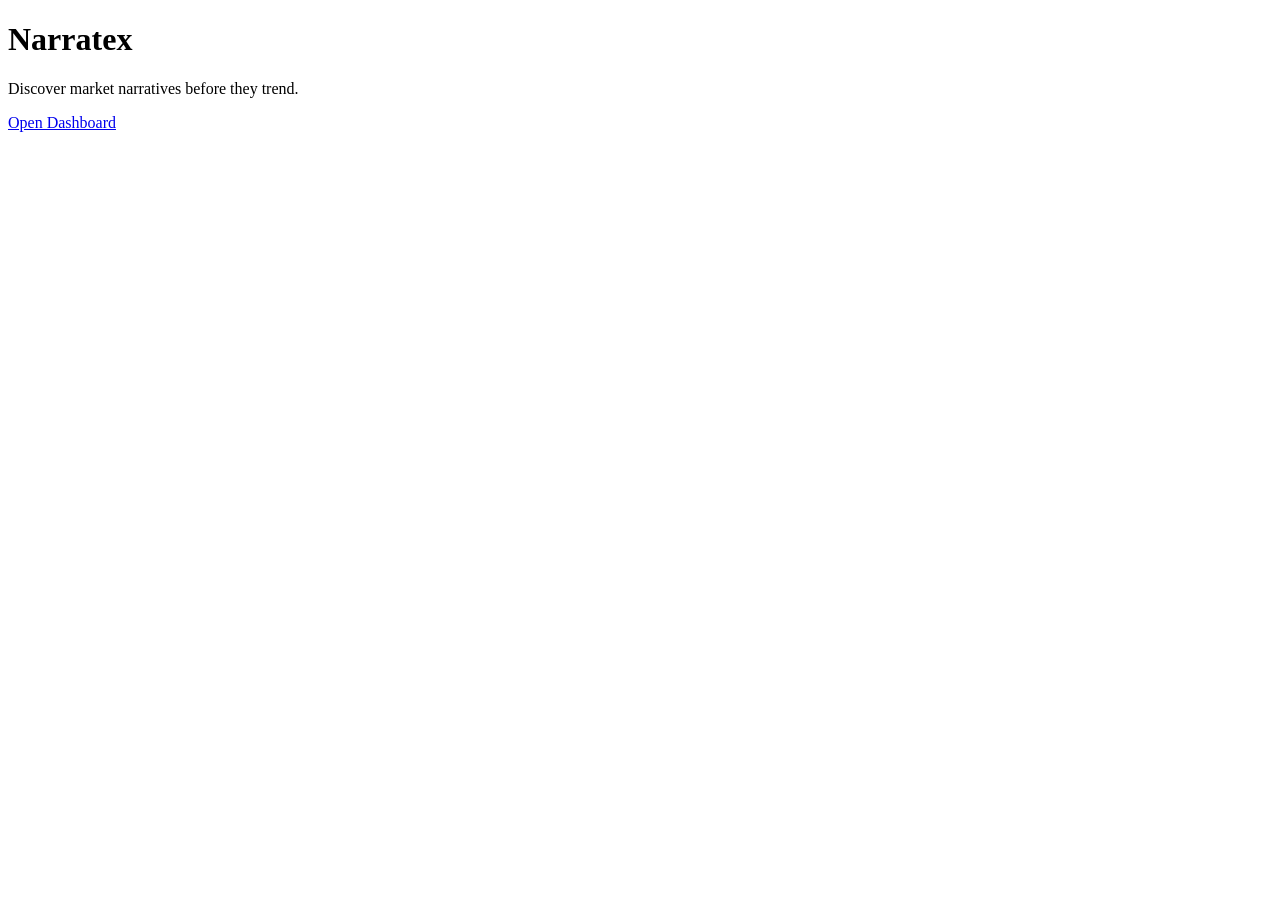
==== index.html @ cc7e0096 "Rename frontend/index.html to index.html" ====
<!DOCTYPE html>
<html>
<head>

<title>Narratex</title>

</head>

<body>

<h1>Narratex</h1>
<p>Discover market narratives before they trend.</p>

<a href="dashboard.html">Open Dashboard</a>

</body>
</html>
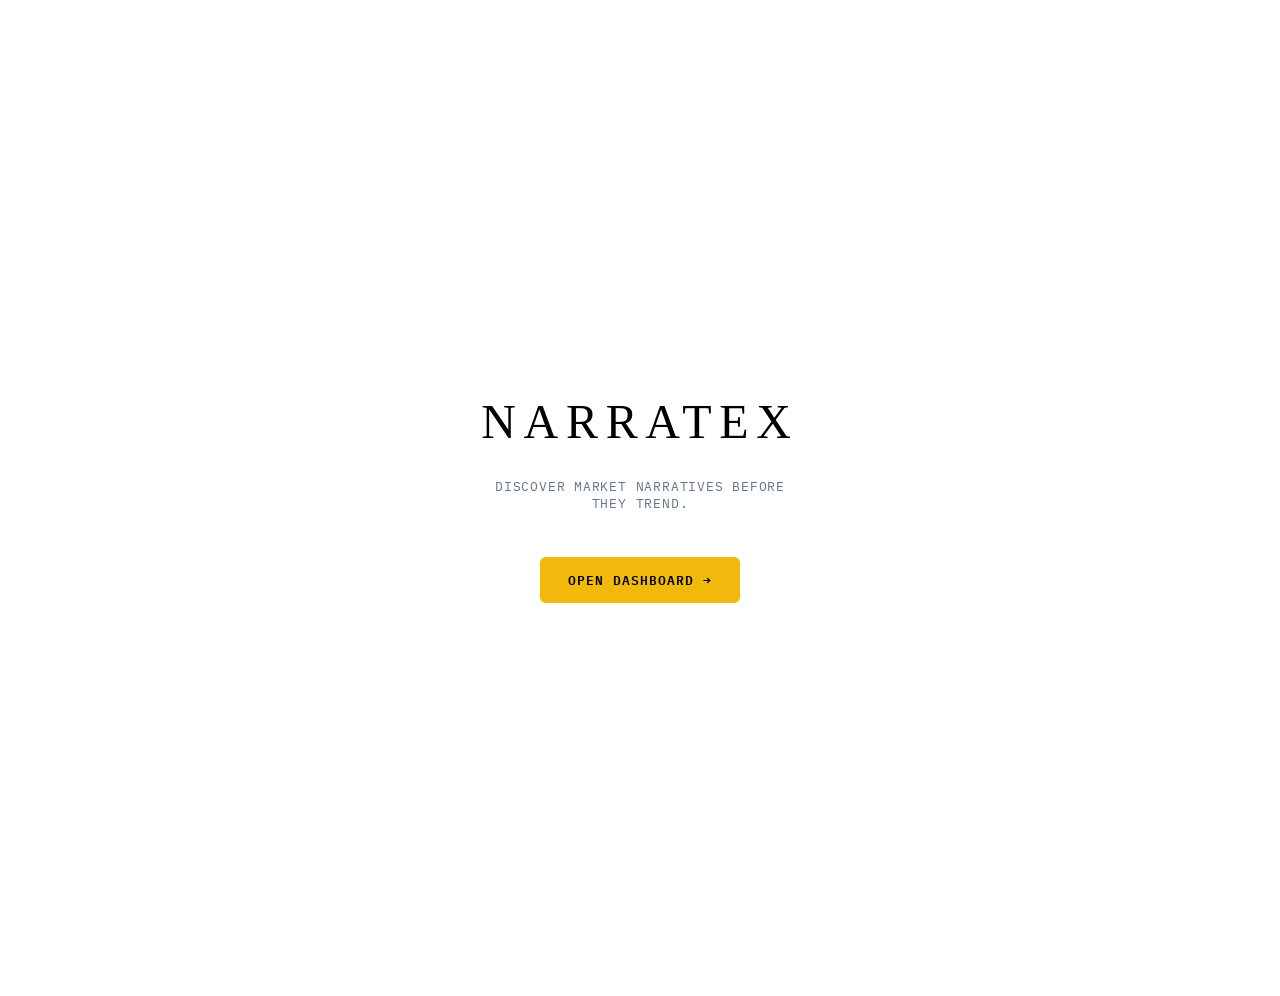
==== commit 56d13be2: "Update index.html" ====
--- a/index.html
+++ b/index.html
@@ -1,17 +1,62 @@
 <!DOCTYPE html>
-<html>
+<html lang="en">
 <head>
-
-<title>Narratex</title>
-
+  <meta charset="UTF-8">
+  <meta name="viewport" content="width=device-width, initial-scale=1.0">
+  <title>Narratex</title>
+  <link rel="preconnect" href="https://fonts.googleapis.com">
+  <link rel="preconnect" href="https://fonts.gstatic.com" crossorigin>
+  <link href="https://fonts.googleapis.com/css2?family=IBM+Plex+Mono:wght@400;600&family=Syne:wght@700;800&display=swap" rel="stylesheet">
+  <link rel="stylesheet" href="styles.css">
+  <style>
+    .landing {
+      min-height: 100vh;
+      display: flex;
+      flex-direction: column;
+      align-items: center;
+      justify-content: center;
+      text-align: center;
+      gap: 16px;
+      padding: 40px;
+    }
+    .landing .logo {
+      font-size: 48px;
+      letter-spacing: 0.16em;
+    }
+    .landing p {
+      font-family: 'IBM Plex Mono', monospace;
+      font-size: 13px;
+      color: #64748b;
+      letter-spacing: 0.06em;
+      text-transform: uppercase;
+      max-width: 320px;
+    }
+    .cta {
+      margin-top: 16px;
+      display: inline-block;
+      background: #f0b90b;
+      color: #000;
+      font-family: 'IBM Plex Mono', monospace;
+      font-size: 13px;
+      font-weight: 600;
+      letter-spacing: 0.08em;
+      text-transform: uppercase;
+      text-decoration: none;
+      padding: 12px 28px;
+      border-radius: 6px;
+      transition: opacity 0.2s, transform 0.2s;
+    }
+    .cta:hover {
+      opacity: 0.85;
+      transform: translateY(-2px);
+    }
+  </style>
 </head>
-
 <body>
-
-<h1>Narratex</h1>
-<p>Discover market narratives before they trend.</p>
-
-<a href="dashboard.html">Open Dashboard</a>
-
+  <div class="landing">
+    <div class="logo">NARRATEX</div>
+    <p>Discover market narratives before they trend.</p>
+    <a class="cta" href="dashboard.html">Open Dashboard →</a>
+  </div>
 </body>
 </html>
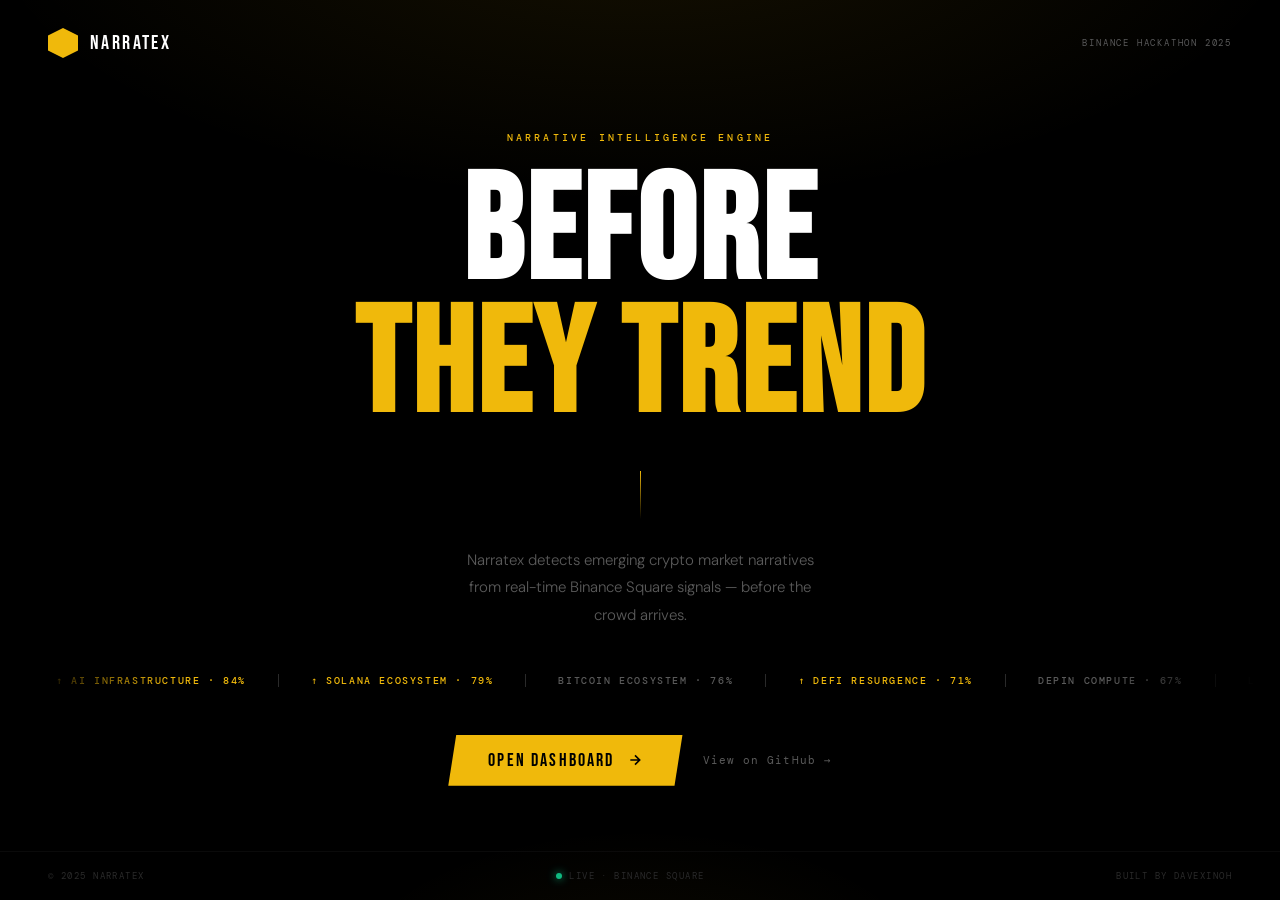
==== commit ca94ceec: "Rename index-1.html to index.html" ====
--- a/index.html
+++ b/index.html
@@ -3,60 +3,295 @@
 <head>
   <meta charset="UTF-8">
   <meta name="viewport" content="width=device-width, initial-scale=1.0">
-  <title>Narratex</title>
+  <title>Narratex — Discover Market Narratives Before They Trend</title>
   <link rel="preconnect" href="https://fonts.googleapis.com">
   <link rel="preconnect" href="https://fonts.gstatic.com" crossorigin>
-  <link href="https://fonts.googleapis.com/css2?family=IBM+Plex+Mono:wght@400;600&family=Syne:wght@700;800&display=swap" rel="stylesheet">
-  <link rel="stylesheet" href="styles.css">
+  <link href="https://fonts.googleapis.com/css2?family=Bebas+Neue&family=DM+Mono:wght@400;500&family=DM+Sans:wght@300;400;500&display=swap" rel="stylesheet">
   <style>
-    .landing {
+    *, *::before, *::after { box-sizing: border-box; margin: 0; padding: 0; }
+
+    :root {
+      --bg:      #000000;
+      --gold:    #f0b90b;
+      --text:    #ffffff;
+      --muted:   #5a5a5a;
+      --muted2:  #2a2a2a;
+      --font-display: 'Bebas Neue', sans-serif;
+      --font-mono:    'DM Mono', monospace;
+      --font-body:    'DM Sans', sans-serif;
+    }
+
+    html, body { height: 100%; background: var(--bg); color: var(--text); overflow-x: hidden; }
+
+    .scene {
+      position: relative;
       min-height: 100vh;
+      display: flex;
+      flex-direction: column;
+    }
+
+    .scene::before {
+      content: '';
+      position: fixed;
+      inset: 0;
+      background:
+        radial-gradient(ellipse 80% 50% at 50% -10%, rgba(240,185,11,0.09) 0%, transparent 65%),
+        radial-gradient(ellipse 40% 30% at 50% 110%, rgba(240,185,11,0.05) 0%, transparent 60%);
+      pointer-events: none;
+      z-index: 0;
+    }
+
+    nav {
+      position: relative;
+      z-index: 10;
+      display: flex;
+      align-items: center;
+      justify-content: space-between;
+      padding: 28px 48px;
+    }
+
+    .nav-logo { display: flex; align-items: center; gap: 12px; }
+
+    .nav-mark {
+      width: 30px;
+      height: 30px;
+      background: var(--gold);
+      clip-path: polygon(50% 0%, 100% 25%, 100% 75%, 50% 100%, 0% 75%, 0% 25%);
+    }
+
+    .nav-name {
+      font-family: var(--font-display);
+      font-size: 20px;
+      letter-spacing: 0.12em;
+    }
+
+    .nav-tag {
+      font-family: var(--font-mono);
+      font-size: 9px;
+      letter-spacing: 0.2em;
+      color: var(--muted);
+      text-transform: uppercase;
+    }
+
+    .hero {
+      position: relative;
+      z-index: 1;
+      flex: 1;
       display: flex;
       flex-direction: column;
       align-items: center;
       justify-content: center;
       text-align: center;
-      gap: 16px;
-      padding: 40px;
-    }
-    .landing .logo {
-      font-size: 48px;
+      padding: 40px 24px 60px;
+    }
+
+    .hero-label {
+      font-family: var(--font-mono);
+      font-size: 10px;
+      font-weight: 500;
+      letter-spacing: 0.32em;
+      color: var(--gold);
+      text-transform: uppercase;
+      margin-bottom: 24px;
+    }
+
+    .hero-title {
+      font-family: var(--font-display);
+      font-size: clamp(72px, 13vw, 148px);
+      line-height: 0.9;
+      letter-spacing: 0.02em;
+      margin-bottom: 8px;
+    }
+
+    .hero-title .gold { color: var(--gold); }
+
+    .hero-rule {
+      width: 1px;
+      height: 48px;
+      background: linear-gradient(to bottom, var(--gold), transparent);
+      margin: 28px auto;
+    }
+
+    .hero-sub {
+      font-family: var(--font-body);
+      font-size: 15px;
+      font-weight: 300;
+      color: var(--muted);
+      max-width: 380px;
+      line-height: 1.85;
+      margin-bottom: 44px;
+    }
+
+    /* Narrative ticker */
+    .ticker-wrap {
+      width: 100%;
+      overflow: hidden;
+      margin-bottom: 48px;
+      mask-image: linear-gradient(to right, transparent, black 12%, black 88%, transparent);
+    }
+
+    .ticker {
+      display: flex;
+      animation: ticker 22s linear infinite;
+      width: max-content;
+    }
+
+    .ticker-item {
+      font-family: var(--font-mono);
+      font-size: 10px;
+      font-weight: 500;
       letter-spacing: 0.16em;
-    }
-    .landing p {
-      font-family: 'IBM Plex Mono', monospace;
-      font-size: 13px;
-      color: #64748b;
-      letter-spacing: 0.06em;
-      text-transform: uppercase;
-      max-width: 320px;
-    }
-    .cta {
-      margin-top: 16px;
-      display: inline-block;
-      background: #f0b90b;
+      color: var(--muted);
+      padding: 0 32px;
+      border-right: 1px solid var(--muted2);
+      white-space: nowrap;
+      text-transform: uppercase;
+    }
+
+    .ticker-item.hot { color: var(--gold); }
+
+    @keyframes ticker {
+      from { transform: translateX(0); }
+      to   { transform: translateX(-50%); }
+    }
+
+    .cta-group { display: flex; align-items: center; gap: 20px; }
+
+    .cta-primary {
+      display: inline-flex;
+      align-items: center;
+      gap: 12px;
+      background: var(--gold);
       color: #000;
-      font-family: 'IBM Plex Mono', monospace;
-      font-size: 13px;
-      font-weight: 600;
-      letter-spacing: 0.08em;
-      text-transform: uppercase;
+      font-family: var(--font-display);
+      font-size: 18px;
+      letter-spacing: 0.12em;
       text-decoration: none;
-      padding: 12px 28px;
-      border-radius: 6px;
-      transition: opacity 0.2s, transform 0.2s;
-    }
-    .cta:hover {
-      opacity: 0.85;
-      transform: translateY(-2px);
+      padding: 15px 40px;
+      clip-path: polygon(8px 0%, 100% 0%, calc(100% - 8px) 100%, 0% 100%);
+      transition: transform 0.2s, filter 0.2s;
+    }
+
+    .cta-primary:hover { transform: scale(1.025); filter: brightness(1.08); }
+
+    .cta-ghost {
+      font-family: var(--font-mono);
+      font-size: 11px;
+      letter-spacing: 0.1em;
+      color: var(--muted);
+      text-decoration: none;
+      transition: color 0.2s;
+    }
+
+    .cta-ghost:hover { color: var(--text); }
+
+    .bottom-bar {
+      position: relative;
+      z-index: 10;
+      display: flex;
+      justify-content: space-between;
+      align-items: center;
+      padding: 18px 48px;
+      border-top: 1px solid rgba(255,255,255,0.04);
+      flex-wrap: wrap;
+      gap: 8px;
+    }
+
+    .bottom-bar span {
+      font-family: var(--font-mono);
+      font-size: 9px;
+      letter-spacing: 0.16em;
+      color: var(--muted2);
+      text-transform: uppercase;
+    }
+
+    .live-dot {
+      display: inline-flex;
+      align-items: center;
+      gap: 7px;
+      font-family: var(--font-mono);
+      font-size: 9px;
+      letter-spacing: 0.14em;
+      color: #10b981;
+      text-transform: uppercase;
+    }
+
+    .live-dot::before {
+      content: '';
+      width: 6px;
+      height: 6px;
+      background: #10b981;
+      border-radius: 50%;
+      box-shadow: 0 0 8px #10b981;
+      animation: glow 2s ease infinite;
+    }
+
+    @keyframes glow { 0%,100% { opacity:1; } 50% { opacity:0.3; } }
+
+    @media (max-width: 640px) {
+      nav, .bottom-bar { padding: 20px 24px; }
+      .cta-group { flex-direction: column; }
     }
   </style>
 </head>
 <body>
-  <div class="landing">
-    <div class="logo">NARRATEX</div>
-    <p>Discover market narratives before they trend.</p>
-    <a class="cta" href="dashboard.html">Open Dashboard →</a>
+  <div class="scene">
+    <nav>
+      <div class="nav-logo">
+        <div class="nav-mark"></div>
+        <span class="nav-name">NARRATEX</span>
+      </div>
+      <span class="nav-tag">Binance Hackathon 2025</span>
+    </nav>
+
+    <div class="hero">
+      <p class="hero-label">Narrative Intelligence Engine</p>
+
+      <h1 class="hero-title">
+        BEFORE<br><span class="gold">THEY TREND</span>
+      </h1>
+
+      <div class="hero-rule"></div>
+
+      <p class="hero-sub">
+        Narratex detects emerging crypto market narratives from real-time Binance Square signals — before the crowd arrives.
+      </p>
+
+      <div class="ticker-wrap">
+        <div class="ticker">
+          <span class="ticker-item hot">↑ AI Infrastructure · 84%</span>
+          <span class="ticker-item hot">↑ Solana Ecosystem · 79%</span>
+          <span class="ticker-item">Bitcoin Ecosystem · 76%</span>
+          <span class="ticker-item hot">↑ DeFi Resurgence · 71%</span>
+          <span class="ticker-item">DePIN Compute · 67%</span>
+          <span class="ticker-item">Layer 2 Scaling · 63%</span>
+          <span class="ticker-item">RWA Tokenization · 58%</span>
+          <span class="ticker-item">Gaming Infrastructure · 52%</span>
+          <span class="ticker-item hot">↑ AI Infrastructure · 84%</span>
+          <span class="ticker-item hot">↑ Solana Ecosystem · 79%</span>
+          <span class="ticker-item">Bitcoin Ecosystem · 76%</span>
+          <span class="ticker-item hot">↑ DeFi Resurgence · 71%</span>
+          <span class="ticker-item">DePIN Compute · 67%</span>
+          <span class="ticker-item">Layer 2 Scaling · 63%</span>
+          <span class="ticker-item">RWA Tokenization · 58%</span>
+          <span class="ticker-item">Gaming Infrastructure · 52%</span>
+        </div>
+      </div>
+
+      <div class="cta-group">
+        <a class="cta-primary" href="dashboard.html">
+          OPEN DASHBOARD
+          <svg width="16" height="16" viewBox="0 0 24 24" fill="none" stroke="currentColor" stroke-width="2.5"><path d="M5 12h14M12 5l7 7-7 7"/></svg>
+        </a>
+        <a class="cta-ghost" href="https://github.com/Davexinoh/Narratex" target="_blank">View on GitHub →</a>
+      </div>
+    </div>
+
+    <div class="bottom-bar">
+      <span>© 2025 Narratex</span>
+      <span class="live-dot">Live · Binance Square</span>
+      <span>Built by Davexinoh</span>
+    </div>
   </div>
 </body>
 </html>
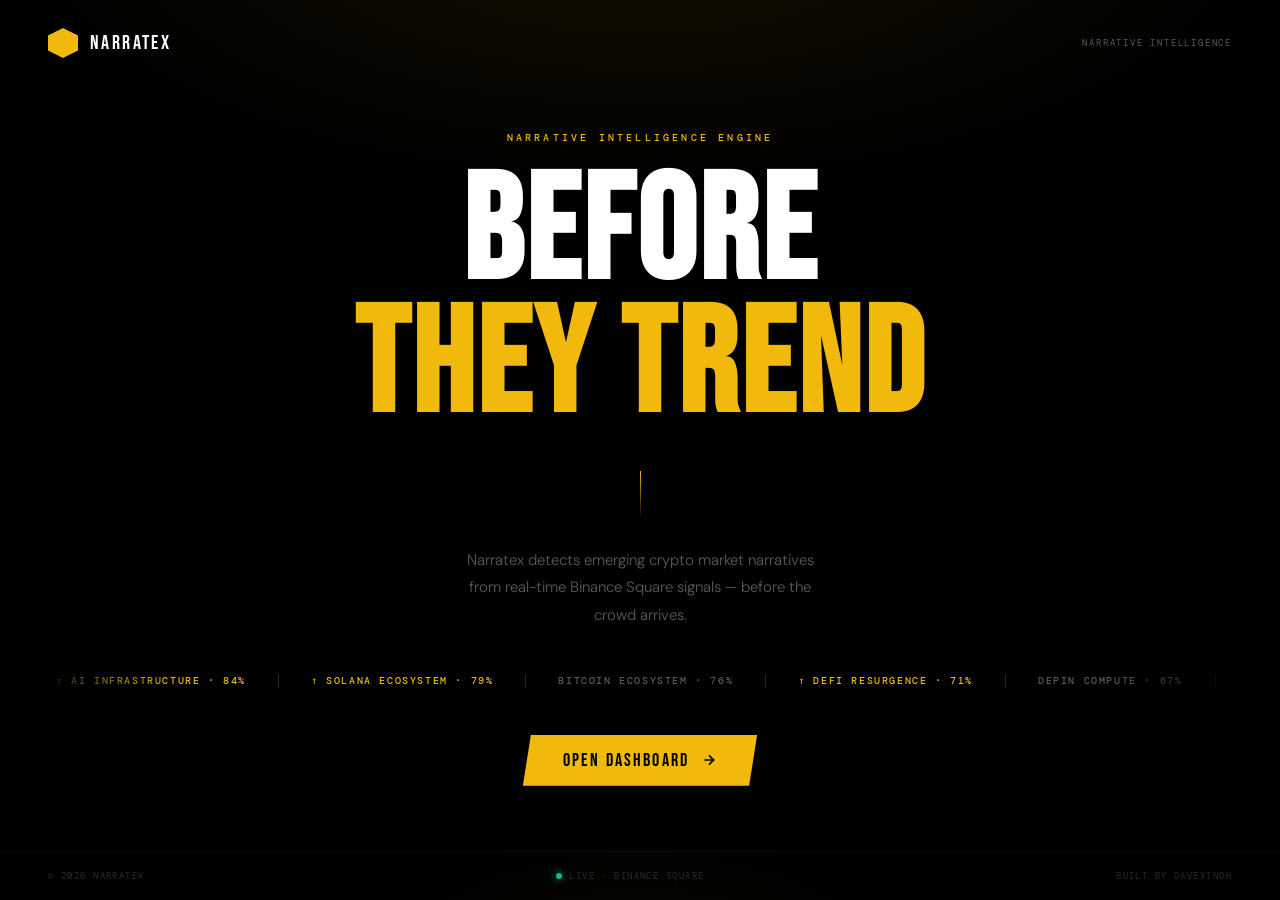
==== commit a0828768: "Update index.html" ====
--- a/index.html
+++ b/index.html
@@ -241,7 +241,7 @@
         <div class="nav-mark"></div>
         <span class="nav-name">NARRATEX</span>
       </div>
-      <span class="nav-tag">Binance Hackathon 2025</span>
+      <span class="nav-tag">Narrative Intelligence</span>
     </nav>
 
     <div class="hero">
@@ -283,12 +283,11 @@
           OPEN DASHBOARD
           <svg width="16" height="16" viewBox="0 0 24 24" fill="none" stroke="currentColor" stroke-width="2.5"><path d="M5 12h14M12 5l7 7-7 7"/></svg>
         </a>
-        <a class="cta-ghost" href="https://github.com/Davexinoh/Narratex" target="_blank">View on GitHub →</a>
       </div>
     </div>
 
     <div class="bottom-bar">
-      <span>© 2025 Narratex</span>
+      <span>© 2026 Narratex</span>
       <span class="live-dot">Live · Binance Square</span>
       <span>Built by Davexinoh</span>
     </div>
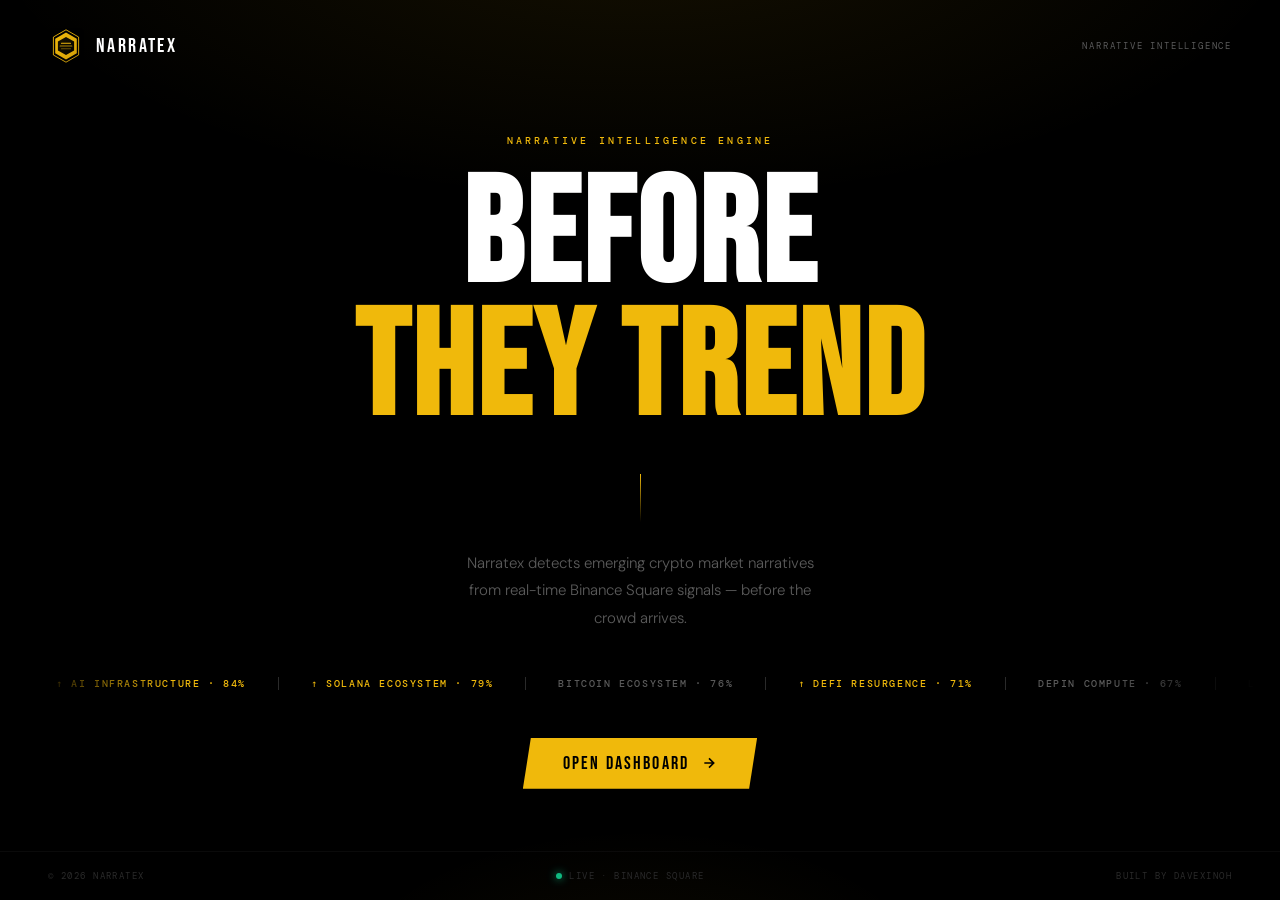
==== commit fa2a7e39: "Update index.html" ====
--- a/index.html
+++ b/index.html
@@ -4,6 +4,7 @@
   <meta charset="UTF-8">
   <meta name="viewport" content="width=device-width, initial-scale=1.0">
   <title>Narratex — Discover Market Narratives Before They Trend</title>
+  <link rel="icon" type="image/svg+xml" href="narratex_icon.svg">
   <link rel="preconnect" href="https://fonts.googleapis.com">
   <link rel="preconnect" href="https://fonts.gstatic.com" crossorigin>
   <link href="https://fonts.googleapis.com/css2?family=Bebas+Neue&family=DM+Mono:wght@400;500&family=DM+Sans:wght@300;400;500&display=swap" rel="stylesheet">
@@ -238,7 +239,25 @@
   <div class="scene">
     <nav>
       <div class="nav-logo">
-        <div class="nav-mark"></div>
+        <svg xmlns="http://www.w3.org/2000/svg" viewBox="0 0 80 80" width="36" height="36">
+          <defs>
+            <linearGradient id="g1" x1="0%" y1="0%" x2="100%" y2="100%">
+              <stop offset="0%" style="stop-color:#f0b90b"/>
+              <stop offset="100%" style="stop-color:#d4a008"/>
+            </linearGradient>
+            <linearGradient id="g2" x1="0%" y1="0%" x2="100%" y2="100%">
+              <stop offset="0%" style="stop-color:#1a1400"/>
+              <stop offset="100%" style="stop-color:#000000"/>
+            </linearGradient>
+          </defs>
+          <rect width="80" height="80" fill="#000" rx="12"/>
+          <polygon points="40,4 68,20 68,60 40,76 12,60 12,20" fill="none" stroke="url(#g1)" stroke-width="2"/>
+          <polygon points="40,10 64,24 64,56 40,70 16,56 16,24" fill="url(#g1)"/>
+          <polygon points="40,20 58,30 58,50 40,60 22,50 22,30" fill="url(#g2)"/>
+          <line x1="30" y1="34" x2="50" y2="34" stroke="#f0b90b" stroke-width="2.5" stroke-linecap="round"/>
+          <line x1="27" y1="40" x2="53" y2="40" stroke="#f0b90b" stroke-width="2.5" stroke-linecap="round" opacity="0.7"/>
+          <line x1="30" y1="46" x2="50" y2="46" stroke="#f0b90b" stroke-width="2.5" stroke-linecap="round" opacity="0.4"/>
+        </svg>
         <span class="nav-name">NARRATEX</span>
       </div>
       <span class="nav-tag">Narrative Intelligence</span>
@@ -293,4 +312,5 @@
     </div>
   </div>
 </body>
-</html>
+  </html>
+  
